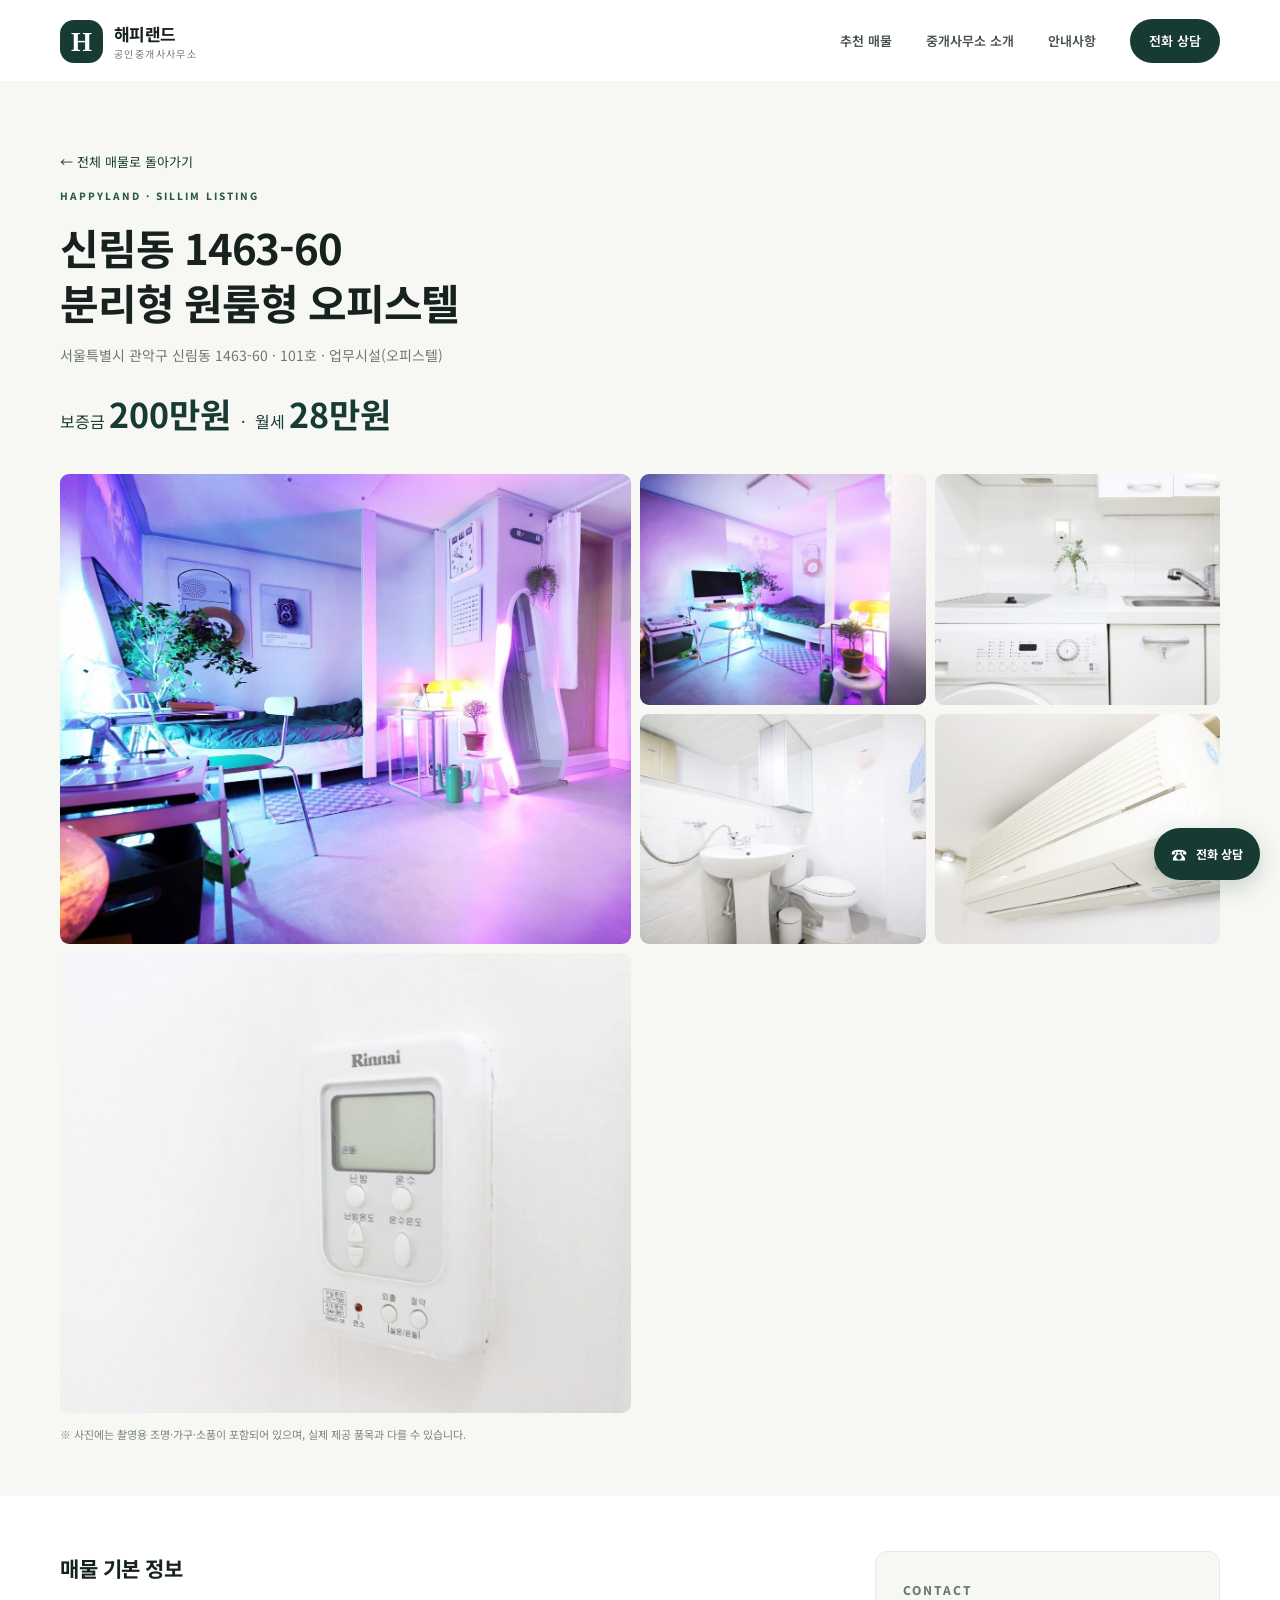
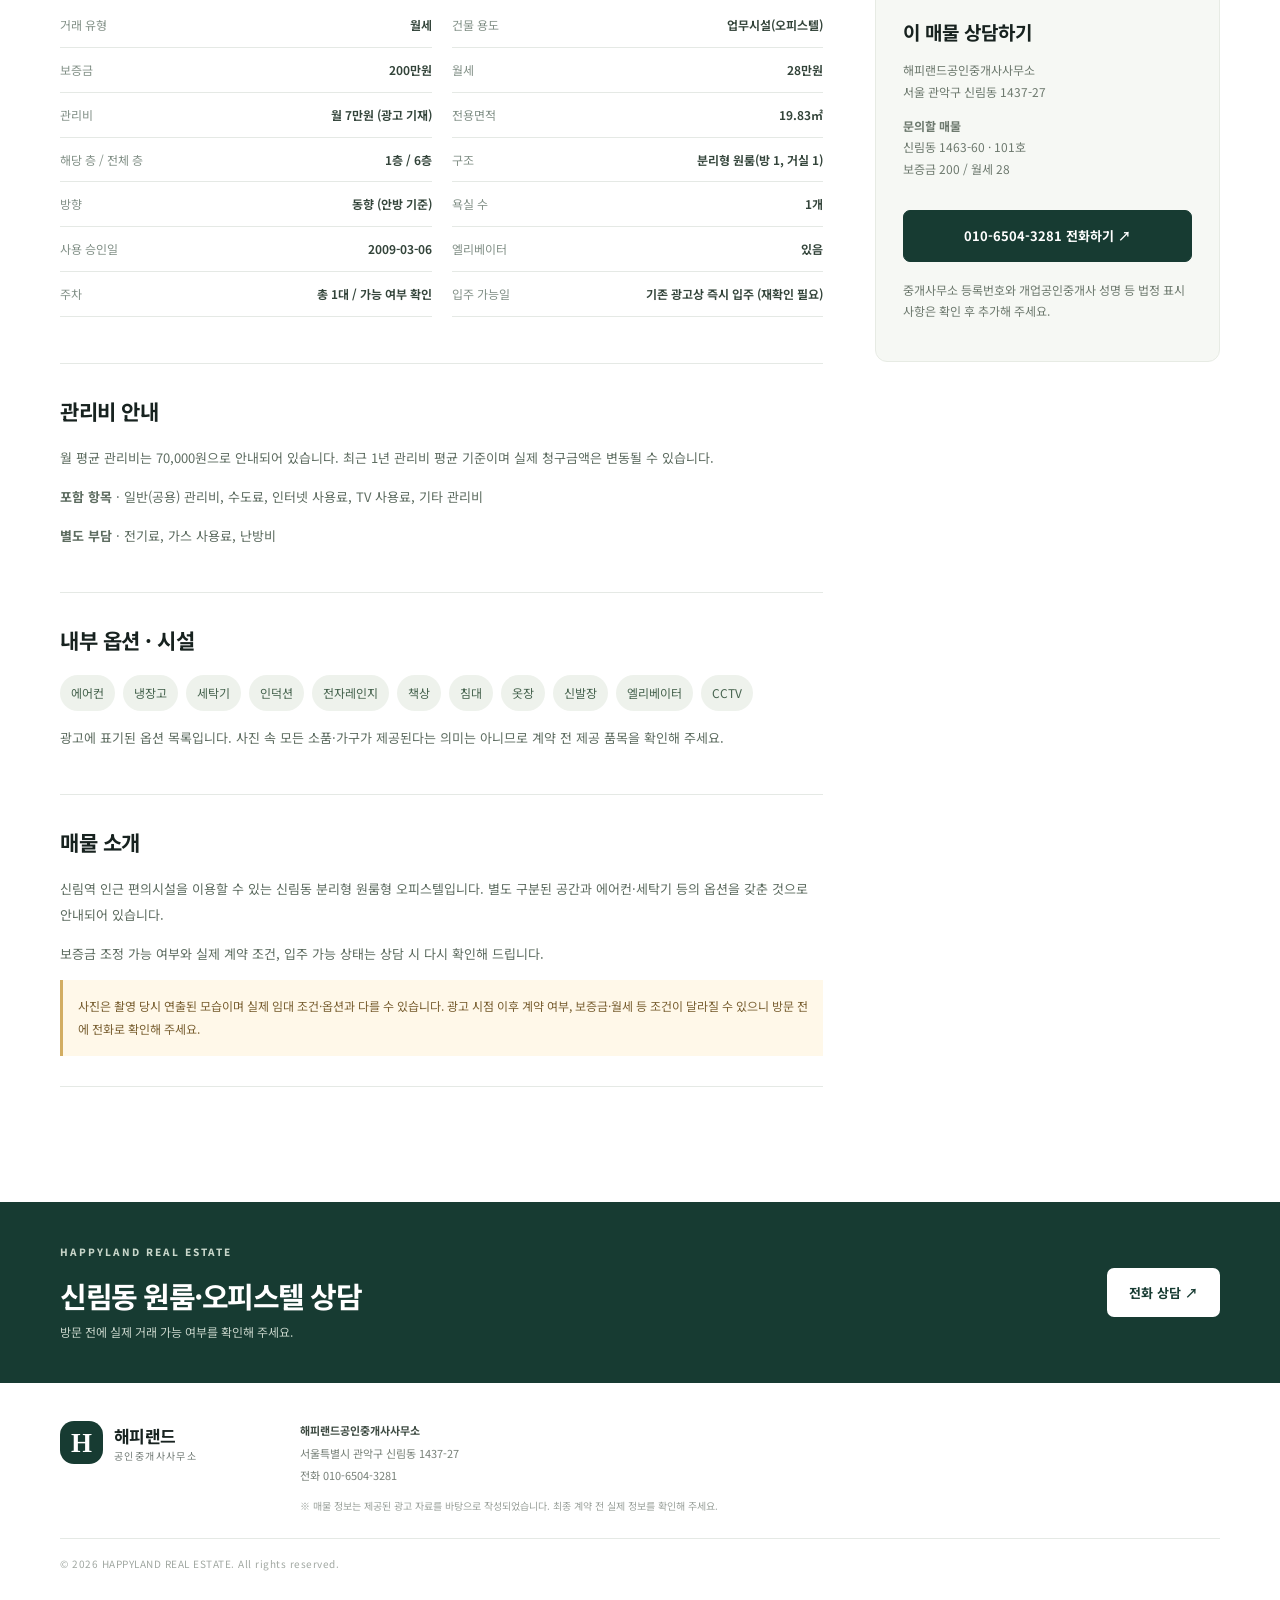
==== listing-101.html @ c8705af6 "Add files via upload" ====
<!doctype html>
<html lang="ko">
<head>
  <meta charset="utf-8">
  <meta name="viewport" content="width=device-width, initial-scale=1">
  <meta name="theme-color" content="#173b32">
  <meta name="description" content="신림동 1463-60 오피스텔 월세 매물. 보증금 200만원, 월세 28만원, 관리비 월 7만원, 전용 19.83㎡. 해피랜드공인중개사사무소 상담 010-6504-3281.">
  <title>신림동 1463-60 오피스텔 101호 월세 200/28 | 해피랜드공인중개사사무소</title>
  <meta property="og:title" content="신림동 오피스텔 101호 월세 200/28 | 해피랜드공인중개사사무소">
  <meta property="og:description" content="전용 19.83㎡ · 관리비 7만원 · 1층 · 분리형 원룸형 오피스텔">
  <meta property="og:image" content="https://pigwkd5908-ship-it.github.io/happyland-homepage/images/room-main.jpg">
  <link rel="stylesheet" href="styles.css">
</head>
<body>
  <a class="skip-link" href="#main">본문 바로가기</a>
  <header class="site-header"><div class="container nav-wrap">
    <a class="brand" href="index.html" aria-label="해피랜드 홈"><span class="brand-mark">H</span><span><strong>해피랜드</strong><small>공인중개사사무소</small></span></a>
    <button class="menu-toggle" id="menuToggle" aria-label="메뉴 열기" aria-expanded="false">☰</button>
    <nav id="mainNav" aria-label="주요 메뉴"><a href="index.html#listings">추천 매물</a><a href="index.html#about">중개사무소 소개</a><a href="index.html#guide">안내사항</a><a class="nav-call" href="tel:01065043281">전화 상담</a></nav>
  </div></header>
  <main id="main">
    <section class="detail-listing-hero"><div class="container">
      <a class="back-link" href="index.html#listings">← 전체 매물로 돌아가기</a>
      <p class="eyebrow">HAPPYLAND · SILLIM LISTING</p>
      <h1 class="detail-title">신림동 1463-60<br>분리형 원룸형 오피스텔</h1>
      <p class="detail-subtitle">서울특별시 관악구 신림동 1463-60 · 101호 · 업무시설(오피스텔)</p>
      <div class="detail-price"><span>보증금 <strong>200만원</strong></span><span>·</span><span>월세 <strong>28만원</strong></span></div>
      <div class="detail-page-gallery">
        <a href="images/room-main.jpg" target="_blank" aria-label="실내 사진 크게 보기"><img src="images/room-main.jpg" alt="101호 실내, 조명 및 가구 연출 사진" fetchpriority="high"></a>
        <a href="images/room-side.jpg" target="_blank" aria-label="실내 다른 각도 크게 보기"><img src="images/room-side.jpg" alt="101호 실내 다른 각도, 연출 사진" loading="lazy"></a>
        <a href="images/kitchen.jpg" target="_blank" aria-label="주방 사진 크게 보기"><img src="images/kitchen.jpg" alt="인덕션, 싱크대, 세탁기가 있는 주방" loading="lazy"></a>
        <a href="images/bathroom.jpg" target="_blank" aria-label="욕실 사진 크게 보기"><img src="images/bathroom.jpg" alt="세면대, 양변기 및 샤워기가 있는 욕실" loading="lazy"></a>
        <a href="images/aircon.jpg" target="_blank" aria-label="에어컨 사진 크게 보기"><img src="images/aircon.jpg" alt="벽걸이 에어컨" loading="lazy"></a>
        <a href="images/heating.jpg" target="_blank" aria-label="난방 조절기 사진 크게 보기"><img src="images/heating.jpg" alt="난방 온도 조절기" loading="lazy"></a>
      </div>
      <p style="margin-top:12px;color:#7b867d;font-size:11px">※ 사진에는 촬영용 조명·가구·소품이 포함되어 있으며, 실제 제공 품목과 다를 수 있습니다.</p>
    </div></section>
    <section class="detail-page-content"><div class="container detail-page-layout"><div>
      <section class="property-section"><h2>매물 기본 정보</h2><dl class="property-facts">
        <div><dt>거래 유형</dt><dd>월세</dd></div>
        <div><dt>건물 용도</dt><dd>업무시설(오피스텔)</dd></div>
        <div><dt>보증금</dt><dd>200만원</dd></div>
        <div><dt>월세</dt><dd>28만원</dd></div>
        <div><dt>관리비</dt><dd>월 7만원 (광고 기재)</dd></div>
        <div><dt>전용면적</dt><dd>19.83㎡</dd></div>
        <div><dt>해당 층 / 전체 층</dt><dd>1층 / 6층</dd></div>
        <div><dt>구조</dt><dd>분리형 원룸(방 1, 거실 1)</dd></div>
        <div><dt>방향</dt><dd>동향 (안방 기준)</dd></div>
        <div><dt>욕실 수</dt><dd>1개</dd></div>
        <div><dt>사용 승인일</dt><dd>2009-03-06</dd></div>
        <div><dt>엘리베이터</dt><dd>있음</dd></div>
        <div><dt>주차</dt><dd>총 1대 / 가능 여부 확인</dd></div>
        <div><dt>입주 가능일</dt><dd>기존 광고상 즉시 입주 (재확인 필요)</dd></div>
      </dl></section>
      <section class="property-section"><h2>관리비 안내</h2>
        <p>월 평균 관리비는 70,000원으로 안내되어 있습니다. 최근 1년 관리비 평균 기준이며 실제 청구금액은 변동될 수 있습니다.</p>
        <p><strong>포함 항목</strong> · 일반(공용) 관리비, 수도료, 인터넷 사용료, TV 사용료, 기타 관리비</p>
        <p><strong>별도 부담</strong> · 전기료, 가스 사용료, 난방비</p>
      </section>
      <section class="property-section"><h2>내부 옵션 · 시설</h2>
        <div class="property-pills"><span>에어컨</span><span>냉장고</span><span>세탁기</span><span>인덕션</span><span>전자레인지</span><span>책상</span><span>침대</span><span>옷장</span><span>신발장</span><span>엘리베이터</span><span>CCTV</span></div>
        <p style="margin-top:14px">광고에 표기된 옵션 목록입니다. 사진 속 모든 소품·가구가 제공된다는 의미는 아니므로 계약 전 제공 품목을 확인해 주세요.</p>
      </section>
      <section class="property-section"><h2>매물 소개</h2>
        <p>신림역 인근 편의시설을 이용할 수 있는 신림동 분리형 원룸형 오피스텔입니다. 별도 구분된 공간과 에어컨·세탁기 등의 옵션을 갖춘 것으로 안내되어 있습니다.</p>
        <p>보증금 조정 가능 여부와 실제 계약 조건, 입주 가능 상태는 상담 시 다시 확인해 드립니다.</p>
        <div class="property-note">사진은 촬영 당시 연출된 모습이며 실제 임대 조건·옵션과 다를 수 있습니다. 광고 시점 이후 계약 여부, 보증금·월세 등 조건이 달라질 수 있으니 방문 전에 전화로 확인해 주세요.</div>
      </section>
    </div><aside class="property-aside">
      <p class="eyebrow">CONTACT</p><h3>이 매물 상담하기</h3>
      <p>해피랜드공인중개사사무소<br>서울 관악구 신림동 1437-27</p>
      <p><strong>문의할 매물</strong><br>신림동 1463-60 · 101호<br>보증금 200 / 월세 28</p>
      <a class="button button-primary" href="tel:01065043281">010-6504-3281 전화하기 ↗</a>
      <p style="margin-top:17px">중개사무소 등록번호와 개업공인중개사 성명 등 법정 표시사항은 확인 후 추가해 주세요.</p>
    </aside></div></section>
    <section class="bottom-cta"><div class="container cta-inner"><div><p class="eyebrow">HAPPYLAND REAL ESTATE</p><h2>신림동 원룸·오피스텔 상담</h2><p>방문 전에 실제 거래 가능 여부를 확인해 주세요.</p></div><a class="button button-light" href="tel:01065043281">전화 상담 ↗</a></div></section>
  </main>
  <footer class="site-footer"><div class="container footer-inner"><div class="brand footer-brand"><span class="brand-mark">H</span><span><strong>해피랜드</strong><small>공인중개사사무소</small></span></div><div class="footer-info"><strong>해피랜드공인중개사사무소</strong><p>서울특별시 관악구 신림동 1437-27</p><p>전화 <a href="tel:01065043281">010-6504-3281</a></p><small>※ 매물 정보는 제공된 광고 자료를 바탕으로 작성되었습니다. 최종 계약 전 실제 정보를 확인해 주세요.</small></div><p class="copyright">© <span id="year"></span> HAPPYLAND REAL ESTATE. All rights reserved.</p></div></footer>
  <a class="floating-call" href="tel:01065043281" aria-label="전화 상담"><span>☎</span><small>전화 상담</small></a>
  <script src="script.js"></script>
</body>
</html>
---- styles.css ----
@import url('https://fonts.googleapis.com/css2?family=Noto+Sans+KR:wght@400;500;600;700;800&display=swap');
:root{--green:#173b32;--green2:#28594b;--cream:#f5f4ef;--ink:#17221f;--muted:#727b76;--line:#e5e9e5;--white:#fff;--gold:#d6b77a}
*{box-sizing:border-box}html{scroll-behavior:smooth;scroll-padding-top:90px}body{margin:0;font-family:'Noto Sans KR',Arial,sans-serif;color:var(--ink);background:#fff;line-height:1.65}a{color:inherit;text-decoration:none}button{font:inherit;cursor:pointer}.container{width:min(1160px,calc(100% - 44px));margin:auto}.skip-link{position:absolute;left:-9999px}.skip-link:focus{left:12px;top:12px;background:#fff;padding:12px;z-index:100}
.site-header{position:sticky;top:0;z-index:20;background:rgba(255,255,255,.94);backdrop-filter:blur(16px);border-bottom:1px solid rgba(23,59,50,.08)}.nav-wrap{height:82px;display:flex;align-items:center;justify-content:space-between}.brand{display:flex;align-items:center;gap:11px}.brand-mark{width:43px;height:43px;border-radius:14px;background:var(--green);color:#fff;display:grid;place-items:center;font-family:Georgia,serif;font-size:27px;font-weight:bold}.brand strong{display:block;font-size:17px;letter-spacing:-.6px}.brand small{display:block;font-size:10px;color:var(--muted);letter-spacing:1.4px;margin-top:-2px}nav{display:flex;align-items:center;gap:34px;font-size:13px;font-weight:600;color:#46514b}nav a:hover{color:var(--green2)}.nav-call{background:var(--green);color:#fff;padding:11px 19px;border-radius:30px}.nav-call:hover{color:#fff;background:var(--green2)}.menu-toggle{display:none;background:none;border:0;font-size:24px;color:var(--green)}
.hero{position:relative;overflow:hidden;background:var(--cream);padding:76px 0 80px}.hero-grid{display:grid;grid-template-columns:1.02fr .98fr;align-items:center;gap:40px;position:relative;z-index:1}.eyebrow{font-size:10px;letter-spacing:2px;font-weight:800;color:var(--green2);margin:0 0 15px;display:flex;align-items:center;gap:8px}.eyebrow span{width:7px;height:7px;background:var(--gold);border-radius:50%}h1,h2,h3,p{margin-top:0}h1{font-size:clamp(39px,5vw,65px);line-height:1.24;letter-spacing:-2.8px;margin-bottom:22px;font-weight:700}h1 em,h2 em{font-style:normal;color:var(--green2)}.hero-desc{font-size:16px;line-height:1.9;color:#65716a;margin-bottom:28px}.hero-actions{display:flex;gap:12px;flex-wrap:wrap}.button{display:inline-flex;align-items:center;justify-content:center;gap:18px;padding:14px 22px;border-radius:7px;font-size:13px;font-weight:700;transition:.2s}.button span{font-size:17px}.button-primary{background:var(--green);color:#fff;border:1px solid var(--green)}.button-primary:hover{background:var(--green2);transform:translateY(-1px)}.button-outline{border:1px solid #c9d0c9;background:transparent;color:var(--green)}.hero-note{margin-top:24px;color:#758078;font-size:11px}.check{display:inline-grid;place-items:center;border:1px solid #b7c4b8;border-radius:50%;width:17px;height:17px;color:var(--green2);margin-right:5px}.hero-art{position:relative;padding:10px 22px 22px}.art-card{height:370px;border-radius:12px 90px 12px 12px;background:#dce5dc;position:relative;overflow:hidden;box-shadow:0 25px 60px #203d3018}.sun{position:absolute;right:15%;top:11%;width:65px;height:65px;background:#f4dca9;border-radius:50%}.window{position:absolute;top:0;left:13%;width:42%;height:62%;background:#f6f7ef;border:10px solid #fff;box-shadow:0 0 0 1px #cad3ca;display:grid;grid-template-columns:1fr 1fr;grid-template-rows:1fr 1fr;gap:6px;padding:6px}.window div{background:linear-gradient(135deg,#d4e4df,#a8c5b7)}.plant{position:absolute;bottom:20%;left:12%;width:65px;height:90px}.plant:after{content:"";position:absolute;bottom:0;left:13px;width:42px;height:38px;background:#b78b67;clip-path:polygon(0 0,100% 0,80% 100%,20% 100%)}.plant i{position:absolute;bottom:30px;left:25px;width:18px;height:55px;border-radius:100% 0 100% 0;background:#527c5f;transform:rotate(-25deg)}.plant i:nth-child(2){left:7px;transform:rotate(-55deg);height:42px}.plant i:nth-child(3){left:39px;transform:rotate(20deg);height:44px}.sofa{position:absolute;bottom:18%;right:9%;width:49%;height:93px;border-radius:12px 12px 5px 5px;background:#f6f2e8;box-shadow:inset 0 -12px #e3ddce}.sofa:before{content:"";position:absolute;left:-13px;right:-13px;bottom:-10px;height:24px;background:#b8a991;border-radius:5px}.sofa span{position:absolute;top:12px;left:49%;width:2px;height:63px;background:#e1dacb}.floor-line{position:absolute;bottom:0;left:0;right:0;height:13%;background:#c5b7a2}.art-caption{position:absolute;bottom:17px;right:22px;color:#fff;text-align:right;z-index:2;text-shadow:0 1px 5px #34483d55}.art-caption span{display:block;font-size:9px;letter-spacing:2px}.art-caption strong{font-family:Georgia,serif;font-size:17px;font-weight:400}.floating-tag{position:absolute;bottom:0;left:0;background:#fff;padding:13px 17px;border-radius:6px;box-shadow:0 12px 32px #173b3217;font-size:11px;font-weight:600}.tag-dot{display:inline-block;width:7px;height:7px;background:#6c9a77;border-radius:50%;margin-right:7px}.hero-shape{position:absolute;border:1px solid #d9dfd6;border-radius:50%;opacity:.7}.shape-one{width:300px;height:300px;right:-100px;top:-100px}.shape-two{width:150px;height:150px;left:42%;bottom:-90px}
.quick-search{border-bottom:1px solid var(--line)}.search-inner{min-height:91px;display:flex;align-items:center;justify-content:space-between;gap:20px}.search-label{display:block;color:#849087;font-size:10px;letter-spacing:1px;margin-bottom:3px}.search-inner strong{font-size:14px}.quick-chips{display:flex;gap:8px;flex-wrap:wrap}.quick-chips span,.listing-tags span{border:1px solid var(--line);padding:5px 12px;border-radius:30px;font-size:11px;color:#667169;background:#fff}
.section{padding:86px 0}.section-heading{display:flex;align-items:flex-end;justify-content:space-between;gap:20px;margin-bottom:28px}.section-heading h2,.about-copy h2,.cta-inner h2{font-size:clamp(28px,3vw,38px);line-height:1.35;letter-spacing:-1.5px;margin-bottom:8px}.section-desc{font-size:12px;color:var(--muted);margin-bottom:0}.listing-count{font-size:11px;color:#7a847d;white-space:nowrap}.listing-count b{color:var(--gold);padding:0 4px}.filter-row{display:flex;gap:8px;margin-bottom:22px}.filter{background:#fff;border:1px solid var(--line);padding:8px 17px;border-radius:30px;font-size:12px;color:#6d7770}.filter.active,.filter:hover{background:var(--green);border-color:var(--green);color:#fff}.listing-grid{display:grid;grid-template-columns:repeat(3,1fr);gap:20px}.listing-card{border:1px solid #e7eae6;border-radius:10px;overflow:hidden;transition:transform .2s,box-shadow .2s;background:#fff}.listing-card:hover{transform:translateY(-3px);box-shadow:0 14px 35px #193b3010}.listing-photo{height:210px;position:relative;display:grid;place-items:center;overflow:hidden}.photo-one{background:linear-gradient(135deg,#e6ebe3,#c8d8cc)}.photo-two{background:linear-gradient(135deg,#eee8de,#d6c8b5)}.photo-three{background:linear-gradient(135deg,#dce6e7,#b8cecf)}.photo-label{position:absolute;top:13px;left:13px;background:#ffffffd9;padding:5px 9px;border-radius:3px;font-size:10px;color:#56665b}.photo-icon{font-size:70px;color:#ffffffa8;font-family:Georgia,serif}.listing-body{padding:20px}.listing-meta{display:flex;justify-content:space-between;gap:10px;font-size:10px;color:#7d897f;margin-bottom:10px}.listing-meta span:first-child{color:var(--green2);font-weight:700}.listing-card h3{font-size:16px;letter-spacing:-.4px;margin-bottom:10px}.price{font-size:12px;color:#747e76;margin-bottom:8px}.price b{font-size:13px;color:var(--green);font-weight:700}.price i{font-style:normal;color:#b9c0b9;padding:0 5px}.listing-location{font-size:11px;color:#7d877f;margin-bottom:13px}.listing-tags{display:flex;gap:5px;flex-wrap:wrap;margin-bottom:18px}.listing-tags span{font-size:10px;padding:4px 8px;background:#fafbf9}.detail-button{width:100%;display:flex;justify-content:space-between;align-items:center;padding:12px 0 0;border:0;border-top:1px solid var(--line);background:transparent;color:var(--green);font-size:12px;font-weight:700}.detail-button span{font-size:17px}.notice-box{display:flex;align-items:flex-start;gap:12px;background:#f7f8f5;border-radius:8px;padding:17px 20px;margin-top:25px}.notice-icon{display:grid;place-items:center;flex:0 0 20px;height:20px;border-radius:50%;background:#e1e9df;color:var(--green);font-size:12px;font-weight:700}.notice-box p{font-size:11px;color:#727c74;margin:0;line-height:1.8}.notice-box strong{color:#34473c}
.about-section{background:#f6f5f0;padding:82px 0}.about-grid{display:grid;grid-template-columns:.8fr 1.2fr;gap:80px;align-items:center}.about-visual{height:350px;background:#e4e9df;display:flex;flex-direction:column;align-items:center;justify-content:center;border-radius:8px;position:relative;overflow:hidden}.about-visual:before,.about-visual:after{content:"";position:absolute;border:1px solid #c8d2c6;border-radius:50%;width:300px;height:300px}.about-visual:after{width:220px;height:220px}.about-monogram{font-family:Georgia,serif;font-size:108px;color:var(--green);line-height:1;z-index:1}.about-monogram span{color:var(--gold)}.about-visual p{z-index:1;text-align:center;font-family:Georgia,serif;font-size:10px;letter-spacing:3px;color:#667d6b;margin:12px 0 0;line-height:2}.about-visual p b{font-weight:400}.about-copy h2{margin-bottom:18px}.about-copy>p:not(.eyebrow){font-size:13px;color:#6e7971;line-height:2;margin-bottom:24px}.contact-list{border-top:1px solid #dfe4dc;margin-bottom:25px}.contact-list div{display:grid;grid-template-columns:100px 1fr;gap:10px;border-bottom:1px solid #dfe4dc;padding:12px 0;font-size:12px}.contact-list span{color:#7f8980}.contact-list strong{font-weight:600;color:#33463a}
.guide-section{padding:80px 0}.guide-grid{display:grid;grid-template-columns:repeat(3,1fr);gap:16px}.guide-card{border:1px solid var(--line);padding:25px;border-radius:8px}.guide-card>span{font-family:Georgia,serif;color:#b39b6e;font-size:14px}.guide-card h3{font-size:15px;margin:15px 0 9px}.guide-card p{font-size:12px;line-height:1.9;color:#778179;margin:0}.bottom-cta{background:var(--green);color:#fff;padding:42px 0}.cta-inner{display:flex;align-items:center;justify-content:space-between;gap:25px}.cta-inner .eyebrow{color:#c8d6ca}.cta-inner h2{font-size:29px;margin-bottom:7px}.cta-inner p:not(.eyebrow){font-size:12px;color:#c7d4ca;margin:0}.button-light{background:#fff;color:var(--green);white-space:nowrap}.button-light:hover{background:#f1f3ee}.site-footer{padding:38px 0;background:#fff}.footer-inner{display:grid;grid-template-columns:220px 1fr;gap:20px;align-items:start}.footer-brand{align-self:start}.footer-info{font-size:11px;color:#788179}.footer-info strong{color:#3e4b42}.footer-info p{margin:4px 0}.footer-info small{display:block;margin-top:14px;color:#9aa19b;font-size:10px}.copyright{grid-column:1/-1;border-top:1px solid var(--line);padding-top:17px;margin:4px 0 0;color:#a0a7a1;font-size:10px;letter-spacing:.5px}.floating-call{position:fixed;right:20px;bottom:20px;z-index:15;display:flex;align-items:center;gap:9px;background:var(--green);color:#fff;padding:13px 17px;border-radius:50px;box-shadow:0 8px 24px #173b3233;font-size:13px}.floating-call span{font-size:16px}.floating-call small{font-size:12px;font-weight:700}
.detail-dialog{width:min(520px,calc(100% - 30px));border:0;border-radius:12px;padding:30px;box-shadow:0 25px 90px #0003;color:var(--ink)}.detail-dialog::backdrop{background:#13241dcc;backdrop-filter:blur(3px)}.detail-dialog h2{font-size:24px;letter-spacing:-.8px;margin-bottom:10px}.dialog-close{float:right;border:0;background:#f1f3ef;border-radius:50%;width:32px;height:32px;font-size:22px;color:#4c5a50}.dialog-warning{background:#fff5e3;padding:10px 12px;border-radius:5px;font-size:11px;color:#8b6c2d}.detail-list{margin:20px 0}.detail-list div{display:grid;grid-template-columns:130px 1fr;padding:11px 0;border-bottom:1px solid var(--line);font-size:12px}.detail-list dt{color:#7b857d}.detail-list dd{margin:0;font-weight:600}.full-button{width:100%}
@media(max-width:800px){.container{width:min(100% - 32px,600px)}.nav-wrap{height:70px}.menu-toggle{display:block}nav{display:none;position:absolute;top:69px;left:0;right:0;padding:18px 22px 22px;background:#fff;border-bottom:1px solid var(--line);flex-direction:column;align-items:stretch;gap:0}nav.open{display:flex}nav a{padding:12px 0}.nav-call{text-align:center;padding:12px;margin-top:5px}.hero{padding:52px 0 58px}.hero-grid{grid-template-columns:1fr;gap:30px}.hero-art{max-width:500px;width:100%;margin:auto;padding:0 10px 18px}.art-card{height:290px}.hero-copy{text-align:left}.hero-note{margin-top:19px}.search-inner{padding:22px 0;align-items:flex-start;flex-direction:column}.section{padding:62px 0}.section-heading{align-items:flex-start;flex-direction:column;gap:10px}.listing-grid{grid-template-columns:repeat(2,minmax(0,1fr));gap:13px}.listing-photo{height:160px}.listing-body{padding:15px}.listing-card h3{font-size:14px}.price{line-height:1.8}.about-section{padding:60px 0}.about-grid{grid-template-columns:1fr;gap:35px}.about-visual{height:250px}.guide-grid{grid-template-columns:1fr}.guide-card{padding:21px}.cta-inner{align-items:flex-start;flex-direction:column}.footer-inner{grid-template-columns:1fr}.copyright{grid-column:auto}.floating-call{right:12px;bottom:12px;padding:12px 15px}}
@media(max-width:480px){h1{font-size:41px}.hero-desc{font-size:14px}.hero-actions .button{flex:1;padding:13px 12px;gap:8px}.art-card{height:245px;border-top-right-radius:65px}.quick-chips{gap:6px}.quick-chips span{padding:5px 10px}.listing-grid{grid-template-columns:1fr}.listing-photo{height:205px}.listing-body{padding:18px}.filter-row{overflow:auto;padding-bottom:4px}.filter{white-space:nowrap}.contact-list div{grid-template-columns:80px 1fr}.detail-dialog{padding:23px}.detail-list div{grid-template-columns:105px 1fr}.floating-call small{display:none}.floating-call{width:48px;height:48px;justify-content:center;padding:0}.floating-call span{font-size:19px}}

/* 첫 번째 실매물 등록 */
.listing-grid:has(.real-listing:only-child){grid-template-columns:minmax(0,430px)}
.real-photo{display:block;background:#eceeeb;overflow:hidden}
.real-photo img{display:block;width:100%;height:100%;object-fit:cover;transition:transform .4s ease}
.real-photo:hover img{transform:scale(1.035)}
.real-photo .photo-label{z-index:1}
a.detail-button{text-decoration:none}
.detail-listing-hero{padding:64px 0 42px;background:#f7f8f4}
.back-link{display:inline-block;font-size:13px;margin-bottom:16px;color:var(--green)}
.detail-title{font-size:clamp(27px,4vw,42px);letter-spacing:-1.25px;line-height:1.3;margin:10px 0 14px}
.detail-subtitle{color:#6e7971;font-size:14px;line-height:1.8}
.detail-price{display:flex;align-items:baseline;flex-wrap:wrap;gap:10px;margin-top:18px;font-size:16px;color:var(--green)}
.detail-price strong{font-size:clamp(23px,4vw,34px)}
.detail-page-gallery{display:grid;grid-template-columns:2fr 1fr 1fr;gap:9px;margin-top:32px}
.detail-page-gallery a{display:block;aspect-ratio:1.24;overflow:hidden;border-radius:9px;background:#e8ece8}
.detail-page-gallery a:first-child{grid-row:span 2;aspect-ratio:auto}
.detail-page-gallery img{width:100%;height:100%;object-fit:cover;display:block;transition:transform .25s}
.detail-page-gallery a:hover img{transform:scale(1.04)}
.detail-page-content{padding:55px 0 85px}
.detail-page-layout{display:grid;grid-template-columns:minmax(0,1.55fr) minmax(260px,0.7fr);gap:52px;align-items:start}
.property-section{padding-bottom:30px;margin-bottom:30px;border-bottom:1px solid var(--line)}
.property-section h2{font-size:21px;margin-bottom:17px;letter-spacing:-.5px}
.property-section p,.property-section li{font-size:13px;color:#5d6c60;line-height:2}
.property-facts{display:grid;grid-template-columns:1fr 1fr;gap:0 20px}
.property-facts>div{display:flex;justify-content:space-between;gap:16px;padding:12px 0;border-bottom:1px solid var(--line);font-size:12px}
.property-facts dt{color:#829087}
.property-facts dd{margin:0;font-weight:650;text-align:right;color:#33443a}
.property-pills{display:flex;flex-wrap:wrap;gap:8px}
.property-pills span{background:#eef2ec;border-radius:50px;padding:8px 11px;color:#46634e;font-size:12px}
.property-aside{position:sticky;top:100px;background:#f6f8f4;border:1px solid #e7ebe4;border-radius:12px;padding:27px}
.property-aside h3{font-size:19px;margin-bottom:12px}
.property-aside p{font-size:12px;color:#6d796e;line-height:1.8}
.property-aside .button{margin-top:19px;width:100%}
.property-note{background:#fff8e9;border-left:3px solid #d2ad62;padding:15px;font-size:12px;line-height:1.9;color:#795f31}
@media(max-width:850px){.detail-page-layout{grid-template-columns:1fr}.property-aside{position:static}.detail-page-gallery{grid-template-columns:1fr 1fr}.detail-page-gallery a:first-child{grid-column:span 2;grid-row:auto;aspect-ratio:1.8}}
@media(max-width:480px){.listing-grid:has(.real-listing:only-child){grid-template-columns:1fr}.detail-page-gallery{gap:6px}.detail-page-gallery a{aspect-ratio:1.25}.detail-page-content{padding:40px 0 65px}.property-facts{grid-template-columns:1fr}.detail-listing-hero{padding:40px 0 28px}}
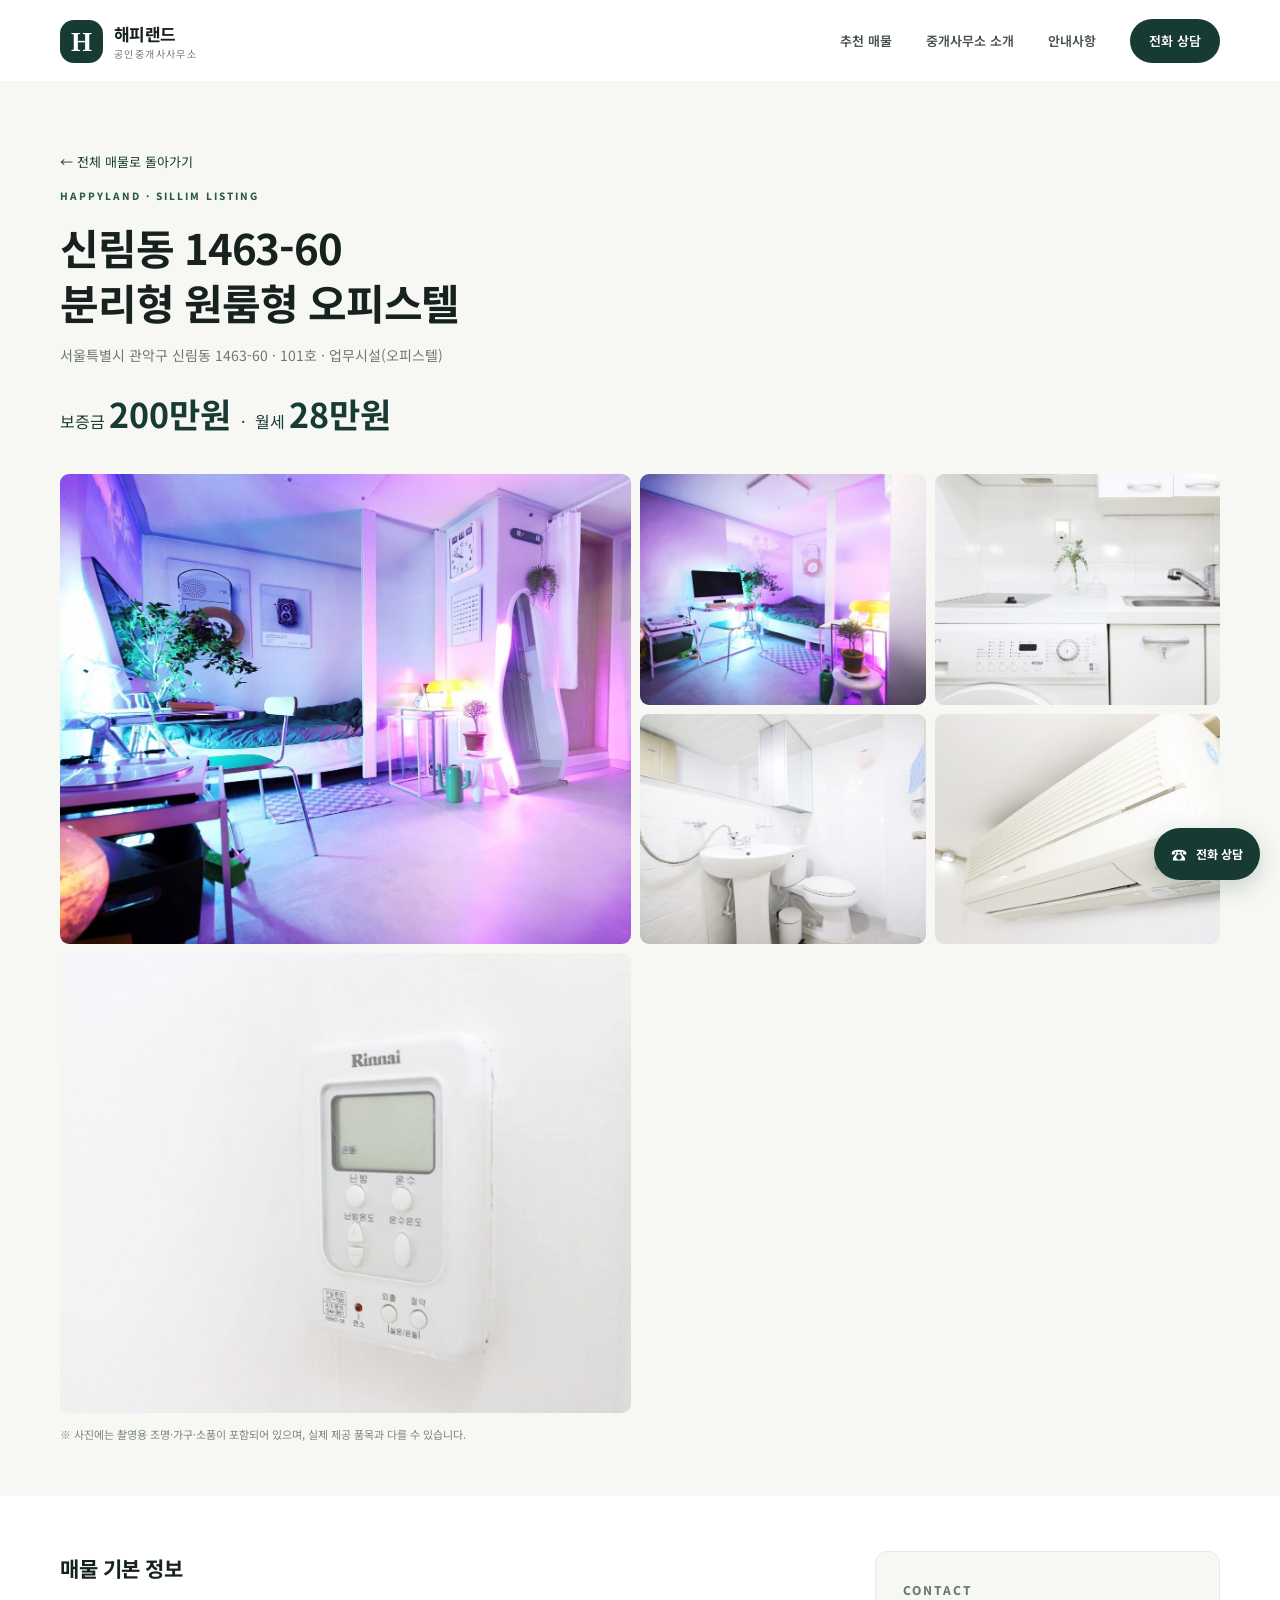
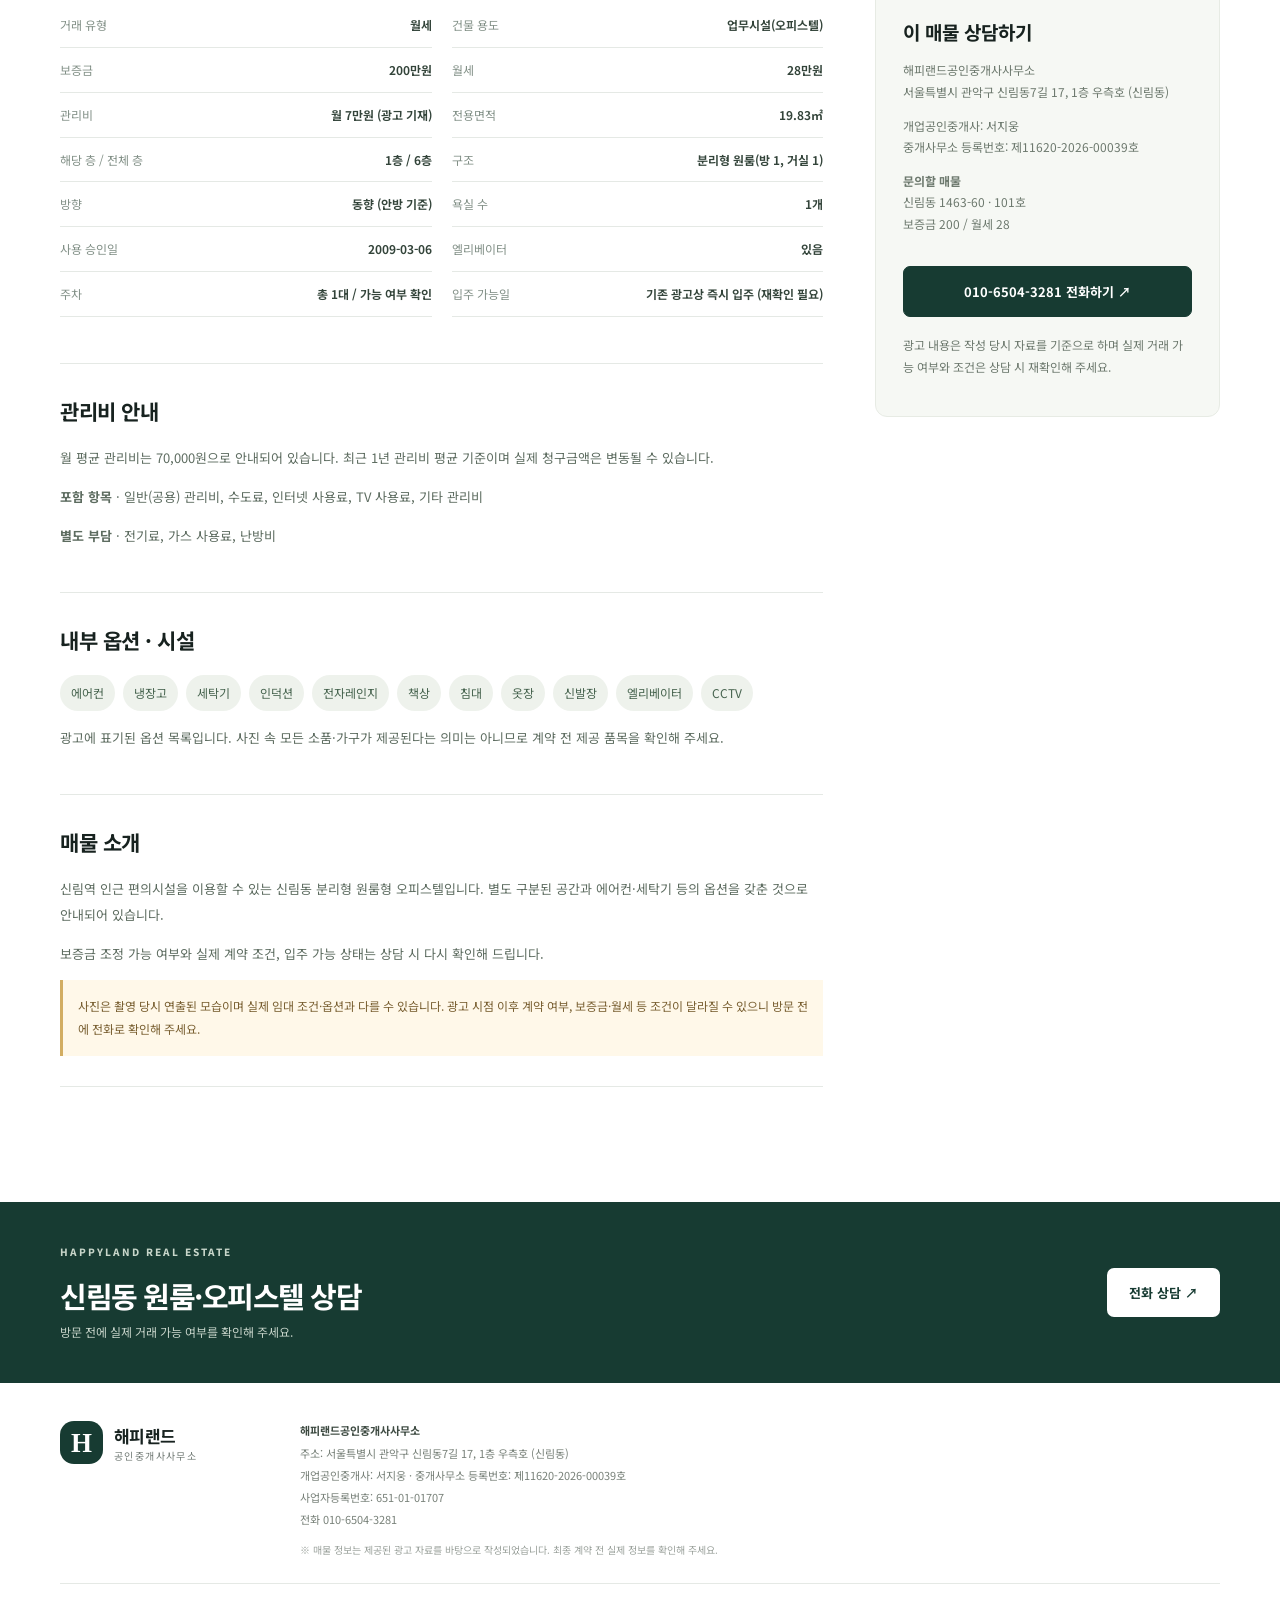
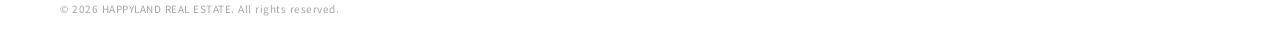
==== commit f7eeea74: "Add files via upload" ====
--- a/listing-101.html
+++ b/listing-101.html
@@ -68,14 +68,14 @@
       </section>
     </div><aside class="property-aside">
       <p class="eyebrow">CONTACT</p><h3>이 매물 상담하기</h3>
-      <p>해피랜드공인중개사사무소<br>서울 관악구 신림동 1437-27</p>
+      <p>해피랜드공인중개사사무소<br>서울특별시 관악구 신림동7길 17, 1층 우측호 (신림동)</p><p>개업공인중개사: 서지웅<br>중개사무소 등록번호: 제11620-2026-00039호</p>
       <p><strong>문의할 매물</strong><br>신림동 1463-60 · 101호<br>보증금 200 / 월세 28</p>
       <a class="button button-primary" href="tel:01065043281">010-6504-3281 전화하기 ↗</a>
-      <p style="margin-top:17px">중개사무소 등록번호와 개업공인중개사 성명 등 법정 표시사항은 확인 후 추가해 주세요.</p>
+      <p style="margin-top:17px">광고 내용은 작성 당시 자료를 기준으로 하며 실제 거래 가능 여부와 조건은 상담 시 재확인해 주세요.</p>
     </aside></div></section>
     <section class="bottom-cta"><div class="container cta-inner"><div><p class="eyebrow">HAPPYLAND REAL ESTATE</p><h2>신림동 원룸·오피스텔 상담</h2><p>방문 전에 실제 거래 가능 여부를 확인해 주세요.</p></div><a class="button button-light" href="tel:01065043281">전화 상담 ↗</a></div></section>
   </main>
-  <footer class="site-footer"><div class="container footer-inner"><div class="brand footer-brand"><span class="brand-mark">H</span><span><strong>해피랜드</strong><small>공인중개사사무소</small></span></div><div class="footer-info"><strong>해피랜드공인중개사사무소</strong><p>서울특별시 관악구 신림동 1437-27</p><p>전화 <a href="tel:01065043281">010-6504-3281</a></p><small>※ 매물 정보는 제공된 광고 자료를 바탕으로 작성되었습니다. 최종 계약 전 실제 정보를 확인해 주세요.</small></div><p class="copyright">© <span id="year"></span> HAPPYLAND REAL ESTATE. All rights reserved.</p></div></footer>
+  <footer class="site-footer"><div class="container footer-inner"><div class="brand footer-brand"><span class="brand-mark">H</span><span><strong>해피랜드</strong><small>공인중개사사무소</small></span></div><div class="footer-info"><strong>해피랜드공인중개사사무소</strong><p>주소: 서울특별시 관악구 신림동7길 17, 1층 우측호 (신림동)</p><p>개업공인중개사: 서지웅 · 중개사무소 등록번호: 제11620-2026-00039호</p><p>사업자등록번호: 651-01-01707</p><p>전화 <a href="tel:01065043281">010-6504-3281</a></p><small>※ 매물 정보는 제공된 광고 자료를 바탕으로 작성되었습니다. 최종 계약 전 실제 정보를 확인해 주세요.</small></div><p class="copyright">© <span id="year"></span> HAPPYLAND REAL ESTATE. All rights reserved.</p></div></footer>
   <a class="floating-call" href="tel:01065043281" aria-label="전화 상담"><span>☎</span><small>전화 상담</small></a>
   <script src="script.js"></script>
 </body>
